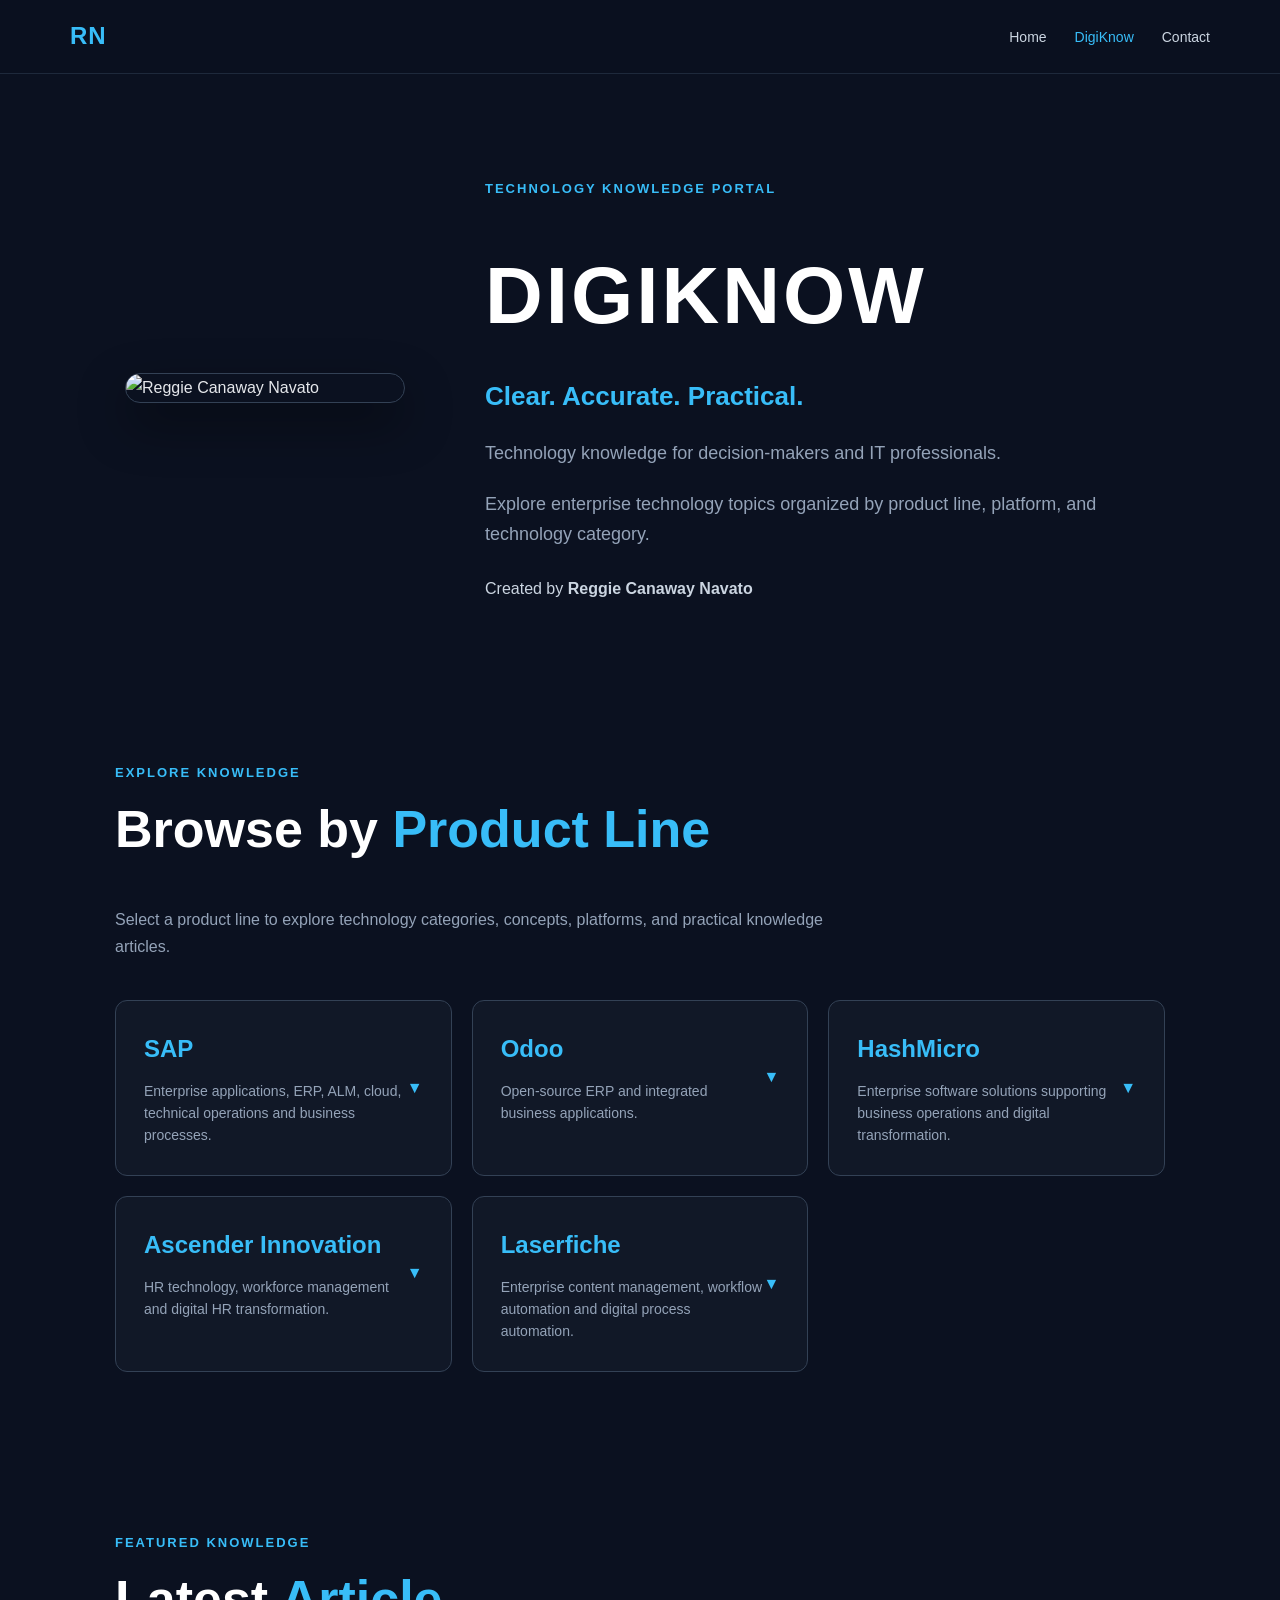
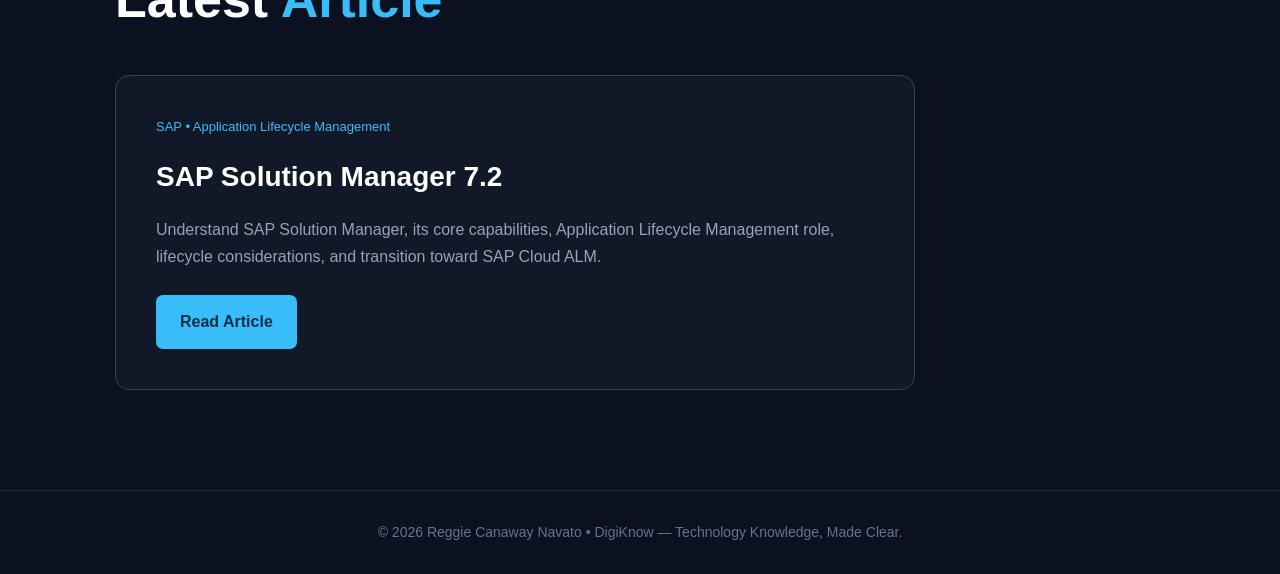
==== digiknow.html @ cd5dd1c9 "Add DigiKnow knowledge portal and SAP SolMan article Added DigiKnow product categories, SAP ALM stru" ====
<!DOCTYPE html>
<html lang="en">

<head>

    <meta charset="UTF-8">
    <meta name="viewport" content="width=device-width, initial-scale=1.0">

    <title>DigiKnow | Technology Knowledge Made Clear</title>

    <meta name="description"
          content="DigiKnow provides clear, accurate and practical technology knowledge for decision-makers and IT professionals.">

    <link rel="stylesheet" href="css/style.css">

</head>


<body class="digiknow-page">


    <!-- NAVIGATION -->

    <nav>

        <div class="nav-container">

            <a href="index.html" class="logo">
                RN
            </a>

            <ul>

                <li>
                    <a href="index.html">
                        Home
                    </a>
                </li>

                <li>
                    <a href="digiknow.html"
                       class="active-nav">
                        DigiKnow
                    </a>
                </li>

                <li>
                    <a href="index.html#contact">
                        Contact
                    </a>
                </li>

            </ul>

        </div>

    </nav>


    <!-- HERO -->

    <header class="digiknow-portal-hero">

        <div class="digiknow-portal-photo">

            <img src="images/profile2.jpg"
                 alt="Reggie Canaway Navato">

        </div>


        <div class="digiknow-portal-content">

            <div class="hero-label">
                Technology Knowledge Portal
            </div>


            <h1>
                DIGIKNOW
            </h1>


            <h2>
                Clear. Accurate. Practical.
            </h2>


            <p>

                Technology knowledge for decision-makers
                and IT professionals.

            </p>


            <p class="digiknow-intro">

                Explore enterprise technology topics organized
                by product line, platform, and technology category.

            </p>


            <div class="digiknow-author">

                Created by

                <strong>
                    Reggie Canaway Navato
                </strong>

            </div>

        </div>

    </header>


    <!-- PRODUCT LINE SECTION -->

    <section class="digiknow-products">

        <div class="section-label">
            Explore Knowledge
        </div>


        <h2 class="section-title">

            Browse by
            <span>Product Line</span>

        </h2>


        <p class="portal-description">

            Select a product line to explore technology
            categories, concepts, platforms, and practical
            knowledge articles.

        </p>


        <div class="product-grid">


            <!-- SAP -->

            <details class="product-card">

                <summary>

                    <div>

                        <h3>SAP</h3>

                        <p>
                            Enterprise applications,
                            ERP, ALM, cloud, technical
                            operations and business processes.
                        </p>

                    </div>

                    <span class="dropdown-arrow">
                        ▼
                    </span>

                </summary>


                <div class="category-list">


                    <div class="category-group">

                        <h4>
                            Application Lifecycle Management
                        </h4>

                        <a href="digiknow-solman.html">
                            SAP Solution Manager
                        </a>

                        <a href="#">
                            SAP Cloud ALM
                            <span class="coming-soon">
                                Coming Soon
                            </span>
                        </a>

                        <a href="#">
                            Change & Release Management
                            <span class="coming-soon">
                                Coming Soon
                            </span>
                        </a>

                    </div>


                    <div class="category-group">

                        <h4>
                            SAP S/4HANA
                        </h4>

                        <a href="#">
                            SAP S/4HANA Overview
                            <span class="coming-soon">
                                Coming Soon
                            </span>
                        </a>

                        <a href="#">
                            RISE with SAP
                            <span class="coming-soon">
                                Coming Soon
                            </span>
                        </a>

                        <a href="#">
                            GROW with SAP
                            <span class="coming-soon">
                                Coming Soon
                            </span>
                        </a>

                    </div>


                    <div class="category-group">

                        <h4>
                            BASIS & Technical
                        </h4>

                        <a href="#">
                            SAP System Administration
                            <span class="coming-soon">
                                Coming Soon
                            </span>
                        </a>

                        <a href="#">
                            SAP HANA
                            <span class="coming-soon">
                                Coming Soon
                            </span>
                        </a>

                    </div>


                    <div class="category-group">

                        <h4>
                            Finance
                        </h4>

                        <a href="#">
                            SAP FICO
                            <span class="coming-soon">
                                Coming Soon
                            </span>
                        </a>

                    </div>


                    <div class="category-group">

                        <h4>
                            Supply Chain
                        </h4>

                        <a href="#">
                            SAP MM
                            <span class="coming-soon">
                                Coming Soon
                            </span>
                        </a>

                        <a href="#">
                            SAP SD
                            <span class="coming-soon">
                                Coming Soon
                            </span>
                        </a>

                        <a href="#">
                            SAP PP
                            <span class="coming-soon">
                                Coming Soon
                            </span>
                        </a>

                        <a href="#">
                            SAP QM
                            <span class="coming-soon">
                                Coming Soon
                            </span>
                        </a>

                        <a href="#">
                            SAP PM
                            <span class="coming-soon">
                                Coming Soon
                            </span>
                        </a>

                    </div>

                </div>

            </details>


            <!-- ODOO -->

            <details class="product-card">

                <summary>

                    <div>

                        <h3>Odoo</h3>

                        <p>
                            Open-source ERP and integrated
                            business applications.
                        </p>

                    </div>

                    <span class="dropdown-arrow">
                        ▼
                    </span>

                </summary>


                <div class="category-list">


                    <div class="category-group">

                        <h4>
                            ERP Fundamentals
                        </h4>

                        <a href="#">
                            Odoo Overview
                            <span class="coming-soon">
                                Coming Soon
                            </span>
                        </a>

                        <a href="#">
                            Odoo Architecture
                            <span class="coming-soon">
                                Coming Soon
                            </span>
                        </a>

                    </div>


                    <div class="category-group">

                        <h4>
                            Business Applications
                        </h4>

                        <a href="#">
                            Accounting
                            <span class="coming-soon">
                                Coming Soon
                            </span>
                        </a>

                        <a href="#">
                            Sales & CRM
                            <span class="coming-soon">
                                Coming Soon
                            </span>
                        </a>

                        <a href="#">
                            Inventory
                            <span class="coming-soon">
                                Coming Soon
                            </span>
                        </a>

                        <a href="#">
                            Manufacturing
                            <span class="coming-soon">
                                Coming Soon
                            </span>
                        </a>

                    </div>


                    <div class="category-group">

                        <h4>
                            Implementation
                        </h4>

                        <a href="#">
                            Odoo Implementation
                            <span class="coming-soon">
                                Coming Soon
                            </span>
                        </a>

                        <a href="#">
                            Migration & Go-Live
                            <span class="coming-soon">
                                Coming Soon
                            </span>
                        </a>

                    </div>

                </div>

            </details>


            <!-- HASHMICRO -->

            <details class="product-card">

                <summary>

                    <div>

                        <h3>HashMicro</h3>

                        <p>
                            Enterprise software solutions
                            supporting business operations
                            and digital transformation.
                        </p>

                    </div>

                    <span class="dropdown-arrow">
                        ▼
                    </span>

                </summary>


                <div class="category-list">

                    <div class="category-group">

                        <h4>
                            Enterprise Solutions
                        </h4>

                        <a href="#">
                            ERP
                            <span class="coming-soon">
                                Coming Soon
                            </span>
                        </a>

                        <a href="#">
                            Accounting
                            <span class="coming-soon">
                                Coming Soon
                            </span>
                        </a>

                        <a href="#">
                            Inventory
                            <span class="coming-soon">
                                Coming Soon
                            </span>
                        </a>

                        <a href="#">
                            CRM
                            <span class="coming-soon">
                                Coming Soon
                            </span>
                        </a>

                    </div>


                    <div class="category-group">

                        <h4>
                            Business Operations
                        </h4>

                        <a href="#">
                            Manufacturing
                            <span class="coming-soon">
                                Coming Soon
                            </span>
                        </a>

                        <a href="#">
                            Procurement
                            <span class="coming-soon">
                                Coming Soon
                            </span>
                        </a>

                        <a href="#">
                            HRM
                            <span class="coming-soon">
                                Coming Soon
                            </span>
                        </a>

                    </div>

                </div>

            </details>


            <!-- ASCENDER -->

            <details class="product-card">

                <summary>

                    <div>

                        <h3>
                            Ascender Innovation
                        </h3>

                        <p>
                            HR technology, workforce management
                            and digital HR transformation.
                        </p>

                    </div>

                    <span class="dropdown-arrow">
                        ▼
                    </span>

                </summary>


                <div class="category-list">

                    <div class="category-group">

                        <h4>
                            HR Technology
                        </h4>

                        <a href="#">
                            Aurora HRIS
                            <span class="coming-soon">
                                Coming Soon
                            </span>
                        </a>

                        <a href="#">
                            Human Resources
                            <span class="coming-soon">
                                Coming Soon
                            </span>
                        </a>

                        <a href="#">
                            Payroll
                            <span class="coming-soon">
                                Coming Soon
                            </span>
                        </a>

                        <a href="#">
                            Workforce Management
                            <span class="coming-soon">
                                Coming Soon
                            </span>
                        </a>

                    </div>

                </div>

            </details>


            <!-- LASERFICHE -->

            <details class="product-card">

                <summary>

                    <div>

                        <h3>
                            Laserfiche
                        </h3>

                        <p>
                            Enterprise content management,
                            workflow automation and digital
                            process automation.
                        </p>

                    </div>

                    <span class="dropdown-arrow">
                        ▼
                    </span>

                </summary>


                <div class="category-list">

                    <div class="category-group">

                        <h4>
                            Enterprise Content Management
                        </h4>

                        <a href="#">
                            Document Management
                            <span class="coming-soon">
                                Coming Soon
                            </span>
                        </a>

                        <a href="#">
                            Records Management
                            <span class="coming-soon">
                                Coming Soon
                            </span>
                        </a>

                    </div>


                    <div class="category-group">

                        <h4>
                            Process Automation
                        </h4>

                        <a href="#">
                            Workflow Automation
                            <span class="coming-soon">
                                Coming Soon
                            </span>
                        </a>

                        <a href="#">
                            Digital Forms
                            <span class="coming-soon">
                                Coming Soon
                            </span>
                        </a>

                        <a href="#">
                            Process Automation
                            <span class="coming-soon">
                                Coming Soon
                            </span>
                        </a>

                    </div>

                </div>

            </details>


        </div>

    </section>


    <!-- CURRENT ARTICLE -->

    <section class="featured-knowledge">

        <div class="section-label">
            Featured Knowledge
        </div>


        <h2 class="section-title">

            Latest
            <span>Article</span>

        </h2>


        <div class="featured-article-card">

            <div class="article-product">

                SAP • Application Lifecycle Management

            </div>


            <h3>

                SAP Solution Manager 7.2

            </h3>


            <p>

                Understand SAP Solution Manager,
                its core capabilities, Application
                Lifecycle Management role, lifecycle
                considerations, and transition toward
                SAP Cloud ALM.

            </p>


            <a href="digiknow-solman.html"
               class="btn btn-primary">

                Read Article

            </a>

        </div>

    </section>


    <!-- FOOTER -->

    <footer>

        © 2026 Reggie Canaway Navato
        • DigiKnow — Technology Knowledge, Made Clear.

    </footer>


</body>

</html>
---- css/style.css ----
/* ========================================
   GLOBAL
======================================== */

* {
    margin: 0;
    padding: 0;
    box-sizing: border-box;
}

html {
    scroll-behavior: smooth;
}

body {
    font-family: Arial, Helvetica, sans-serif;
    background: #0b1120;
    color: #e5e7eb;
    line-height: 1.7;
}

/* ========================================
   NAVIGATION
======================================== */

nav {
    position: sticky;
    top: 0;
    z-index: 1000;
    background: rgba(11, 17, 32, 0.95);
    border-bottom: 1px solid #1e293b;
    backdrop-filter: blur(10px);
}

.nav-container {
    max-width: 1200px;
    margin: auto;
    padding: 16px 30px;
    display: flex;
    justify-content: space-between;
    align-items: center;
}

.logo {
    color: #38bdf8;
    font-size: 24px;
    font-weight: 800;
    text-decoration: none;
    letter-spacing: 1px;
}

nav ul {
    list-style: none;
    display: flex;
    gap: 28px;
}

nav a {
    color: #cbd5e1;
    text-decoration: none;
    font-size: 14px;
    transition: color 0.2s ease;
}

nav a:hover {
    color: #38bdf8;
}

/* ========================================
   HERO
======================================== */

.hero {
    max-width: 1200px;
    min-height: 88vh;
    margin: auto;
    padding: 80px 30px;
    display: grid;
    grid-template-columns: 420px 1fr;
    gap: 80px;
    align-items: center;
}

.hero-photo {
    display: flex;
    justify-content: center;
    align-items: center;
}

.hero-photo img {
    width: 100%;
    max-width: 400px;
    height: auto;
    display: block;
    border-radius: 20px;
    border: 1px solid #334155;
    box-shadow: 0 25px 60px rgba(0, 0, 0, 0.45);
}

.hero-content {
    max-width: 720px;
}

.hero-label {
    display: inline-block;
    margin-bottom: 18px;
    color: #38bdf8;
    font-size: 13px;
    font-weight: 700;
    letter-spacing: 2px;
    text-transform: uppercase;
}

.hero h1 {
    font-size: clamp(46px, 6vw, 76px);
    line-height: 1.1;
    color: #ffffff;
    margin-bottom: 20px;
}

.hero h2 {
    color: #38bdf8;
    font-size: clamp(19px, 2vw, 25px);
    font-weight: 500;
    margin-bottom: 24px;
    line-height: 1.5;
}

.hero h2 span {
    color: #475569;
    margin: 0 5px;
}

.hero-description {
    max-width: 680px;
    font-size: 18px;
    color: #94a3b8;
}

.hero-buttons {
    margin-top: 35px;
    display: flex;
    gap: 12px;
    flex-wrap: wrap;
}

/* ========================================
   BUTTONS
======================================== */

.btn {
    display: inline-block;
    padding: 13px 24px;
    border-radius: 7px;
    text-decoration: none;
    font-weight: 700;
    transition:
        transform 0.2s ease,
        background 0.2s ease,
        border 0.2s ease;
}

.btn:hover {
    transform: translateY(-2px);
}

.btn-primary {
    background: #38bdf8;
    color: #082f49;
}

.btn-primary:hover {
    background: #7dd3fc;
}

.btn-secondary {
    border: 1px solid #475569;
    color: #e2e8f0;
}

.btn-secondary:hover {
    border-color: #38bdf8;
    color: #38bdf8;
}

/* ========================================
   SECTIONS
======================================== */

section {
    max-width: 1200px;
    margin: auto;
    padding: 110px 30px;
}

.section-dark {
    max-width: none;
    background: #111827;
}

.section-container {
    max-width: 1200px;
    margin: auto;
}

.section-label {
    color: #38bdf8;
    font-size: 13px;
    font-weight: 700;
    text-transform: uppercase;
    letter-spacing: 2px;
    margin-bottom: 14px;
}

.section-title {
    color: #ffffff;
    font-size: clamp(34px, 5vw, 52px);
    line-height: 1.2;
    max-width: 850px;
    margin-bottom: 45px;
}

.section-title span {
    color: #38bdf8;
}

.section-intro {
    max-width: 720px;
    color: #94a3b8;
    font-size: 17px;
    margin-top: -20px;
    margin-bottom: 40px;
}

/* ========================================
   ABOUT
======================================== */

.about-grid {
    display: grid;
    grid-template-columns: 360px 1fr;
    gap: 70px;
    align-items: start;
}

.about-image img {
    width: 100%;
    border-radius: 16px;
    border: 1px solid #334155;
    box-shadow: 0 20px 50px rgba(0, 0, 0, 0.35);
}

.about-content {
    max-width: 700px;
}

.about-content p {
    color: #94a3b8;
    font-size: 17px;
    margin-bottom: 22px;
}

.about-approach {
    margin-top: 35px;
    padding: 25px;
    border-left: 3px solid #38bdf8;
    background: #111827;
}

.about-approach h3 {
    color: #ffffff;
    margin-bottom: 10px;
}

.about-approach p {
    margin-bottom: 0;
}

/* ========================================
   EXPERTISE
======================================== */

.expertise-grid {
    display: grid;
    grid-template-columns: repeat(3, 1fr);
    gap: 20px;
}

.expertise-card {
    background: #172033;
    border: 1px solid #293548;
    padding: 30px;
    border-radius: 12px;
    transition:
        transform 0.2s ease,
        border 0.2s ease;
}

.expertise-card:hover {
    transform: translateY(-5px);
    border-color: #38bdf8;
}

.card-number {
    color: #38bdf8;
    font-size: 13px;
    font-weight: 800;
    letter-spacing: 2px;
    margin-bottom: 20px;
}

.expertise-card h3 {
    color: #ffffff;
    margin-bottom: 14px;
    font-size: 20px;
}

.expertise-card p {
    color: #94a3b8;
    font-size: 15px;
}

/* ========================================
   WHY WORK WITH ME
======================================== */

.value-grid {
    display: grid;
    grid-template-columns: repeat(2, 1fr);
    gap: 24px;
}

.value-item {
    padding: 30px;
    border: 1px solid #293548;
    border-radius: 12px;
    background: #0f172a;
}

.value-item h3 {
    color: #ffffff;
    font-size: 21px;
    margin-bottom: 12px;
}

.value-item p {
    color: #94a3b8;
}

/* ========================================
   EXPERIENCE TIMELINE
======================================== */

.timeline {
    max-width: 900px;
    margin-top: 20px;
}

.timeline-item {
    position: relative;
    display: grid;
    grid-template-columns: 25px 1fr;
    gap: 25px;
    padding-bottom: 45px;
}

.timeline-item:last-child {
    padding-bottom: 0;
}

.timeline-item:not(:last-child)::after {
    content: "";
    position: absolute;
    left: 11px;
    top: 25px;
    bottom: 0;
    width: 2px;
    background: #334155;
}

.timeline-marker {
    width: 24px;
    height: 24px;
    border-radius: 50%;
    background: #38bdf8;
    border: 5px solid #172033;
    z-index: 2;
    margin-top: 4px;
}

.timeline-content h3 {
    color: #ffffff;
    font-size: 23px;
    margin-bottom: 8px;
}

.timeline-role {
    color: #38bdf8;
    font-size: 14px;
    margin-bottom: 15px;
}

.timeline-content p {
    color: #94a3b8;
}

/* ========================================
   ENGAGEMENT AREAS
======================================== */

.engagement-grid {
    display: grid;
    grid-template-columns: repeat(3, 1fr);
    gap: 20px;
}

.engagement-card {
    padding: 28px;
    background: #111827;
    border: 1px solid #293548;
    border-radius: 12px;
    transition:
        transform 0.2s ease,
        border 0.2s ease;
}

.engagement-card:hover {
    transform: translateY(-5px);
    border-color: #38bdf8;
}

.engagement-card h3 {
    color: #ffffff;
    font-size: 19px;
    margin-bottom: 12px;
}

.engagement-card p {
    color: #94a3b8;
    font-size: 15px;
}

/* ========================================
   CONTACT
======================================== */

.contact-section {
    max-width: none;
    background: linear-gradient(
        135deg,
        #0f172a,
        #111827
    );
    text-align: center;
}

.contact-container {
    max-width: 800px;
    margin: auto;
}

.contact-section h2 {
    color: #ffffff;
    font-size: clamp(38px, 5vw, 56px);
    margin-bottom: 25px;
}

.contact-section h2 span {
    color: #38bdf8;
}

.contact-section p {
    color: #94a3b8;
    font-size: 18px;
    margin-bottom: 35px;
}

.contact-buttons {
    display: flex;
    justify-content: center;
    gap: 12px;
    flex-wrap: wrap;
}

/* ========================================
   FOOTER
======================================== */

footer {
    text-align: center;
    padding: 30px;
    border-top: 1px solid #1e293b;
    background: #0b1120;
    color: #64748b;
    font-size: 14px;
}

/* ========================================
   INQUIRY FORM
======================================== */

.contact-intro {
    max-width: 700px;
    margin: 0 auto 40px;
    color: #94a3b8;
    font-size: 17px;
}

.inquiry-form {
    width: 100%;
    max-width: 850px;
    margin: 0 auto;
    padding: 35px;
    background: #111827;
    border: 1px solid #293548;
    border-radius: 14px;
    text-align: left;
    box-shadow: 0 20px 50px rgba(0, 0, 0, 0.25);
}

.form-row {
    display: grid;
    grid-template-columns: 1fr 1fr;
    gap: 20px;
}

.form-group {
    margin-bottom: 20px;
}

.form-group label {
    display: block;
    margin-bottom: 7px;
    color: #e2e8f0;
    font-size: 14px;
    font-weight: 600;
}

.form-group input,
.form-group select,
.form-group textarea {
    width: 100%;
    padding: 13px 14px;
    background: #0b1120;
    border: 1px solid #334155;
    border-radius: 7px;
    color: #e2e8f0;
    font-family: Arial, Helvetica, sans-serif;
    font-size: 15px;
    outline: none;
    transition:
        border 0.2s ease,
        box-shadow 0.2s ease;
}

.form-group input:focus,
.form-group select:focus,
.form-group textarea:focus {
    border-color: #38bdf8;
    box-shadow: 0 0 0 3px rgba(56, 189, 248, 0.1);
}

.form-group input::placeholder,
.form-group textarea::placeholder {
    color: #64748b;
}

.form-group textarea {
    resize: vertical;
    min-height: 140px;
}

.form-group select {
    cursor: pointer;
}

.submit-btn {
    border: none;
    cursor: pointer;
    font-size: 15px;
    margin-top: 5px;
}

.form-note {
    margin-top: 12px;
    color: #64748b;
    font-size: 12px;
    text-align: center;
}

.direct-contact {
    margin-top: 35px;
    color: #64748b;
    font-size: 14px;
}

.direct-contact a {
    color: #38bdf8;
    text-decoration: none;
    margin: 0 8px;
}

.direct-contact a:hover {
    text-decoration: underline;
}

/* ========================================
   FLOATING PROFILE INQUIRY
======================================== */

.floating-inquiry {
    position: fixed;
    right: 28px;
    bottom: 28px;
    z-index: 900;
}

.profile-inquiry-button {
    position: relative;
    width: 92px;
    height: 92px;
    padding: 0;
    border: 3px solid #38bdf8;
    border-radius: 50%;
    background: #0f172a;
    cursor: pointer;
    box-shadow: 0 10px 35px rgba(0, 0, 0, 0.45);
    animation: profileFloat 4s ease-in-out infinite;
}

.profile-inquiry-button:hover {
    transform: scale(1.08);
    box-shadow:
        0 0 0 8px rgba(56, 189, 248, 0.12),
        0 15px 40px rgba(0, 0, 0, 0.5);
}

.profile-inquiry-button img {
    width: 100%;
    height: 100%;
    object-fit: cover;
    object-position: center 10%;
    border-radius: 50%;
    display: block;
}

.inquiry-label {
    position: absolute;
    right: 105px;
    bottom: 25px;
    white-space: nowrap;
    padding: 7px 12px;
    border-radius: 6px;
    background: #111827;
    border: 1px solid #334155;
    color: #e2e8f0;
    font-size: 13px;
    font-weight: 700;
    opacity: 0;
    transform: translateX(8px);
    pointer-events: none;
    transition:
        opacity 0.2s ease,
        transform 0.2s ease;
}

.profile-inquiry-button:hover .inquiry-label {
    opacity: 1;
    transform: translateX(0);
}

/* ========================================
   PROFILE ANIMATION
======================================== */

@keyframes profileFloat {
    0%,
    100% {
        transform: translateY(0);
    }

    50% {
        transform: translateY(-8px);
    }
}

/* ========================================
   INQUIRY MODAL
======================================== */

.inquiry-modal {
    position: fixed;
    inset: 0;
    z-index: 2000;
    display: flex;
    align-items: center;
    justify-content: center;
    padding: 25px;
    visibility: hidden;
    opacity: 0;
    transition:
        opacity 0.25s ease,
        visibility 0.25s ease;
}

.inquiry-modal.active {
    visibility: visible;
    opacity: 1;
}

.inquiry-overlay {
    position: absolute;
    inset: 0;
    background: rgba(2, 6, 23, 0.82);
    backdrop-filter: blur(6px);
}

.inquiry-box {
    position: relative;
    z-index: 2;
    width: 100%;
    max-width: 850px;
    max-height: 90vh;
    overflow-y: auto;
    padding: 40px;
    background: #111827;
    border: 1px solid #334155;
    border-radius: 16px;
    box-shadow: 0 30px 80px rgba(0, 0, 0, 0.6);
    transform: translateY(20px) scale(0.98);
    transition: transform 0.25s ease;
}

.inquiry-modal.active .inquiry-box {
    transform: translateY(0) scale(1);
}

.inquiry-close {
    position: absolute;
    top: 18px;
    right: 20px;
    width: 38px;
    height: 38px;
    border: none;
    border-radius: 50%;
    background: #1e293b;
    color: #cbd5e1;
    font-size: 28px;
    line-height: 1;
    cursor: pointer;
    transition:
        background 0.2s ease,
        color 0.2s ease;
}

.inquiry-close:hover {
    background: #334155;
    color: #ffffff;
}

.inquiry-box h2 {
    color: #ffffff;
    font-size: clamp(32px, 5vw, 46px);
    margin-bottom: 12px;
}

.inquiry-box h2 span {
    color: #38bdf8;
}

.inquiry-description {
    color: #94a3b8;
    margin-bottom: 30px;
    max-width: 650px;
}

body.modal-open {
    overflow: hidden;
}

/* ========================================
   TABLET
======================================== */

@media (max-width: 950px) {
    .hero {
        grid-template-columns: 330px 1fr;
        gap: 45px;
    }

    .about-grid {
        grid-template-columns: 280px 1fr;
        gap: 40px;
    }

    .expertise-grid,
    .engagement-grid {
        grid-template-columns: repeat(2, 1fr);
    }
}

/* ========================================
   MOBILE
======================================== */

@media (max-width: 700px) {
    nav ul {
        display: none;
    }

    .nav-container {
        padding: 15px 22px;
    }

    .hero {
        grid-template-columns: 1fr;
        text-align: center;
        padding: 60px 25px 80px;
        gap: 40px;
    }

    .hero-photo img {
        max-width: 300px;
    }

    .hero-content {
        margin: auto;
    }

    .hero-description {
        margin: auto;
    }

    .hero-buttons {
        justify-content: center;
    }

    section {
        padding: 80px 25px;
    }

    .about-grid {
        grid-template-columns: 1fr;
        gap: 40px;
    }

    .about-image {
        max-width: 300px;
        margin: auto;
    }

    .expertise-grid,
    .engagement-grid,
    .value-grid {
        grid-template-columns: 1fr;
    }

    .section-title {
        font-size: 36px;
    }

    .timeline-item {
        grid-template-columns: 20px 1fr;
        gap: 18px;
    }

    .timeline-content h3 {
        font-size: 20px;
    }

    .floating-inquiry {
        right: 18px;
        bottom: 18px;
    }

    .profile-inquiry-button {
        width: 72px;
        height: 72px;
    }

    .inquiry-label {
        display: none;
    }

    .inquiry-box {
        max-height: 92vh;
        padding: 30px 20px;
        border-radius: 12px;
    }

    .form-row {
        grid-template-columns: 1fr;
        gap: 0;
    }

    .inquiry-close {
        top: 12px;
        right: 12px;
    }
}

/* ========================================
   DIGIKNOW
======================================== */

.digiknow-page {
    background: #0b1120;
}


/* DIGIKNOW HERO */

.digiknow-hero {
    max-width: 1100px;
    min-height: 520px;

    margin: auto;
    padding: 100px 25px 80px;

    display: grid;
    grid-template-columns: 320px 1fr;
    gap: 70px;

    align-items: center;
}


.digiknow-author-photo {
    display: flex;
    justify-content: center;
}


.digiknow-author-photo img {
    width: 100%;
    max-width: 300px;

    border-radius: 18px;

    border: 1px solid #334155;

    box-shadow:
        0 20px 50px rgba(0, 0, 0, 0.40);
}


.digiknow-hero-content h1 {
    font-size: clamp(48px, 7vw, 78px);

    color: #ffffff;

    letter-spacing: 2px;

    margin: 10px 0;
}


.digiknow-hero-content h2 {
    font-size: 26px;

    font-weight: 500;

    color: #38bdf8;

    margin-bottom: 20px;
}


.digiknow-hero-content p {
    max-width: 650px;

    font-size: 18px;

    color: #94a3b8;
}


.digiknow-author {
    margin-top: 25px;

    color: #cbd5e1;
}


/* ARTICLE */

.article-section {
    max-width: 1000px;

    margin: auto;

    padding: 70px 25px;
}


.article-intro {
    max-width: 900px;

    font-size: 21px;

    line-height: 1.8;

    color: #cbd5e1;
}


.article-text {
    max-width: 900px;

    margin-top: 25px;

    font-size: 17px;

    color: #94a3b8;
}


/* ARTICLE CARDS */

.article-card,
.info-highlight {
    max-width: 950px;

    padding: 35px;

    background: #111827;

    border: 1px solid #334155;

    border-radius: 12px;
}


.article-card p,
.info-highlight p {
    color: #94a3b8;

    margin-bottom: 18px;
}


.article-card p:last-child,
.info-highlight p:last-child {
    margin-bottom: 0;
}


.info-highlight {
    border-left: 4px solid #38bdf8;
}


.info-highlight h3 {
    color: #ffffff;

    margin-bottom: 20px;
}


/* CAPABILITY TABLE */

.digiknow-table-wrapper {
    overflow-x: auto;

    border: 1px solid #334155;

    border-radius: 12px;
}


.digiknow-table {
    width: 100%;

    border-collapse: collapse;

    min-width: 700px;
}


.digiknow-table th {
    text-align: left;

    padding: 18px;

    background: #111827;

    color: #38bdf8;

    font-size: 15px;
}


.digiknow-table td {
    padding: 20px;

    color: #cbd5e1;

    border-top: 1px solid #334155;

    vertical-align: top;
}


.digiknow-table td:first-child {
    width: 32%;

    font-weight: bold;

    color: #ffffff;
}


/* DIGIKNOW SIGNATURE */

.digiknow-signature {
    max-width: 1000px;

    margin: 30px auto 80px;

    padding: 70px 40px;

    text-align: center;

    background: #111827;

    border: 1px solid #334155;

    border-radius: 15px;
}


.digiknow-signature h2 {
    font-size: 42px;

    color: #38bdf8;

    letter-spacing: 2px;
}


.digiknow-tagline {
    margin: 12px 0 25px;

    font-size: 21px;

    color: #ffffff;
}


.author-focus {
    margin-top: 15px;

    color: #64748b;
}


/* SOURCES */

.sources-section {
    padding-bottom: 100px;
}


.source-note {
    color: #94a3b8;

    margin-bottom: 30px;
}


.reference-links {
    display: grid;

    grid-template-columns:
        repeat(auto-fit, minmax(220px, 1fr));

    gap: 15px;
}


.reference-links a {
    display: block;

    padding: 18px;

    text-decoration: none;

    color: #38bdf8;

    background: #111827;

    border: 1px solid #334155;

    border-radius: 8px;

    transition: 0.2s;
}


.reference-links a:hover {
    transform: translateY(-3px);

    border-color: #38bdf8;
}


.active-nav {
    color: #38bdf8 !important;
}


/* ========================================
   DIGIKNOW MOBILE
======================================== */

@media (max-width: 750px) {

    .digiknow-hero {

        grid-template-columns: 1fr;

        text-align: center;

        padding-top: 70px;

        gap: 35px;
    }


    .digiknow-author-photo img {
        max-width: 260px;
    }


    .digiknow-hero-content h2 {
        font-size: 21px;
    }


    .article-intro {
        font-size: 18px;
    }


    .article-card,
    .info-highlight {
        padding: 25px;
    }


    .digiknow-signature {
        margin-left: 20px;

        margin-right: 20px;

        padding: 50px 25px;
    }

}

/* ========================================
   DIGIKNOW KNOWLEDGE PORTAL
======================================== */

.digiknow-portal-hero {

    max-width: 1100px;

    min-height: 520px;

    margin: auto;

    padding: 100px 25px 80px;

    display: grid;

    grid-template-columns: 300px 1fr;

    gap: 70px;

    align-items: center;

}


.digiknow-portal-photo {

    display: flex;

    justify-content: center;

}


.digiknow-portal-photo img {

    width: 100%;

    max-width: 280px;

    border-radius: 20px;

    border: 1px solid #334155;

    box-shadow:
        0 20px 50px rgba(0,0,0,.45);

}


.digiknow-portal-content h1 {

    font-size: clamp(50px, 8vw, 80px);

    color: white;

    letter-spacing: 3px;

    margin: 10px 0;

}


.digiknow-portal-content h2 {

    font-size: 26px;

    color: #38bdf8;

    margin-bottom: 20px;

}


.digiknow-portal-content p {

    font-size: 18px;

    color: #94a3b8;

    max-width: 650px;

}


.digiknow-intro {

    margin-top: 20px;

}


.digiknow-products {

    max-width: 1100px;

    margin: auto;

    padding: 80px 25px;

}


.portal-description {

    max-width: 750px;

    color: #94a3b8;

    margin-bottom: 40px;

}


/* PRODUCT GRID */

.product-grid {

    display: grid;

    grid-template-columns:
        repeat(auto-fit, minmax(320px, 1fr));

    gap: 20px;

}


/* PRODUCT CARD */

.product-card {

    background: #111827;

    border: 1px solid #334155;

    border-radius: 12px;

    overflow: hidden;

}


.product-card summary {

    list-style: none;

    cursor: pointer;

    padding: 28px;

    display: flex;

    justify-content: space-between;

    align-items: center;

}


.product-card summary::-webkit-details-marker {

    display: none;

}


.product-card summary h3 {

    color: #38bdf8;

    font-size: 24px;

    margin-bottom: 10px;

}


.product-card summary p {

    color: #94a3b8;

    font-size: 14px;

    line-height: 1.6;

}


.dropdown-arrow {

    color: #38bdf8;

    transition: 0.2s;

}


.product-card[open] .dropdown-arrow {

    transform: rotate(180deg);

}


/* CATEGORY AREA */

.category-list {

    padding: 0 28px 28px;

    border-top: 1px solid #334155;

}


.category-group {

    padding-top: 25px;

}


.category-group h4 {

    color: white;

    font-size: 15px;

    margin-bottom: 12px;

}


.category-group a {

    display: block;

    padding: 10px 12px;

    margin-bottom: 6px;

    color: #cbd5e1;

    text-decoration: none;

    background: #0f172a;

    border-radius: 6px;

    font-size: 14px;

}


.category-group a:hover {

    color: #38bdf8;

}


.coming-soon {

    float: right;

    font-size: 10px;

    color: #64748b;

}


/* FEATURED ARTICLE */

.featured-knowledge {

    max-width: 1100px;

    margin: auto;

    padding: 80px 25px 100px;

}


.featured-article-card {

    max-width: 800px;

    padding: 40px;

    background: #111827;

    border: 1px solid #334155;

    border-radius: 14px;

}


.article-product {

    color: #38bdf8;

    font-size: 13px;

    margin-bottom: 15px;

}


.featured-article-card h3 {

    color: white;

    font-size: 28px;

    margin-bottom: 15px;

}


.featured-article-card p {

    color: #94a3b8;

    margin-bottom: 25px;

}


/* ARTICLE PAGE HERO */

.article-hero {

    max-width: 1000px;

    margin: auto;

    padding: 100px 25px 70px;

}


.article-breadcrumb {

    color: #64748b;

    font-size: 13px;

    margin-bottom: 30px;

}


.article-breadcrumb a {

    color: #38bdf8;

    text-decoration: none;

}


.article-breadcrumb span {

    margin: 0 5px;

}


.article-hero h1 {

    font-size: clamp(42px, 6vw, 70px);

    color: white;

    margin-bottom: 20px;

}


.article-hero h1 span {

    color: #38bdf8;

}


.article-hero p {

    max-width: 750px;

    color: #94a3b8;

    font-size: 19px;

}


.article-author {

    margin-top: 30px;

    color: #cbd5e1;

}


/* MOBILE */

@media (max-width: 750px) {

    .digiknow-portal-hero {

        grid-template-columns: 1fr;

        text-align: center;

        gap: 35px;

        padding-top: 70px;

    }


    .digiknow-portal-photo img {

        max-width: 230px;

    }


    .product-grid {

        grid-template-columns: 1fr;

    }


    .article-hero {

        padding-top: 70px;

    }


    .article-breadcrumb {

        line-height: 1.8;

    }

}
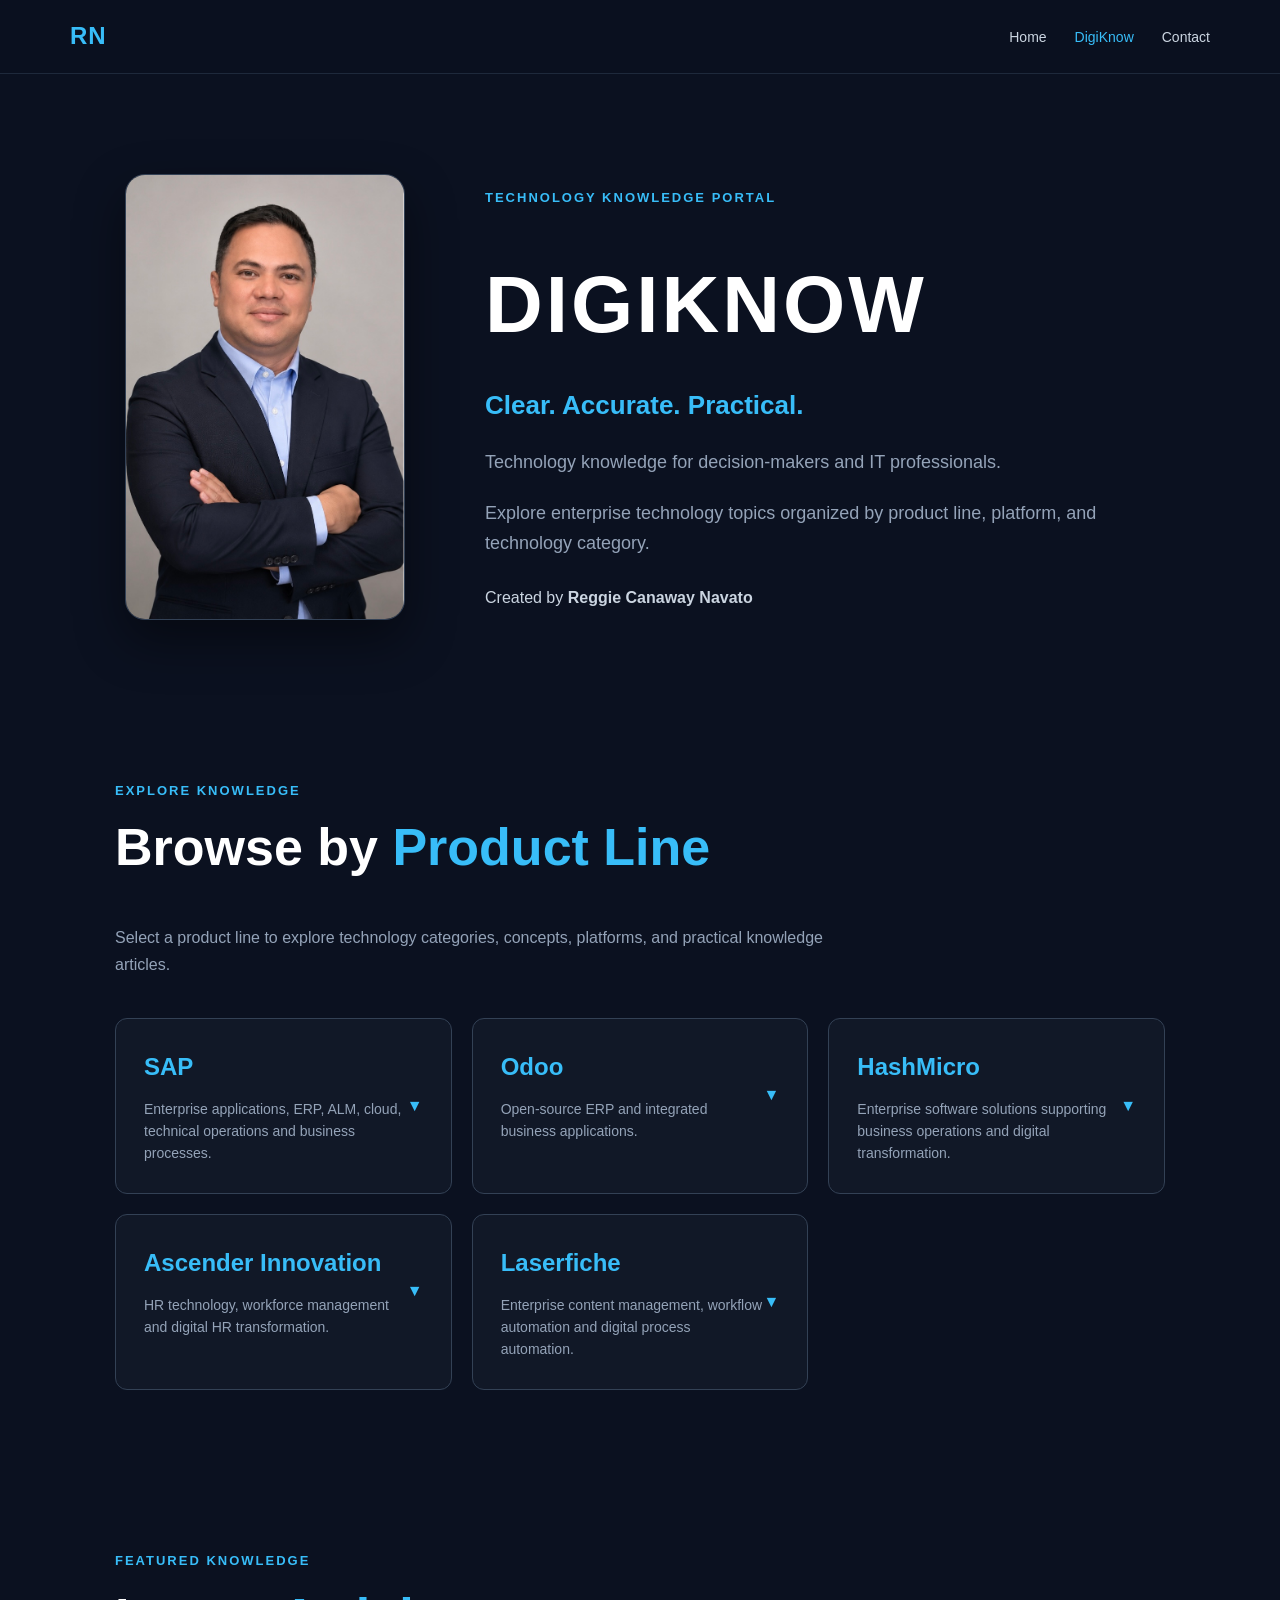
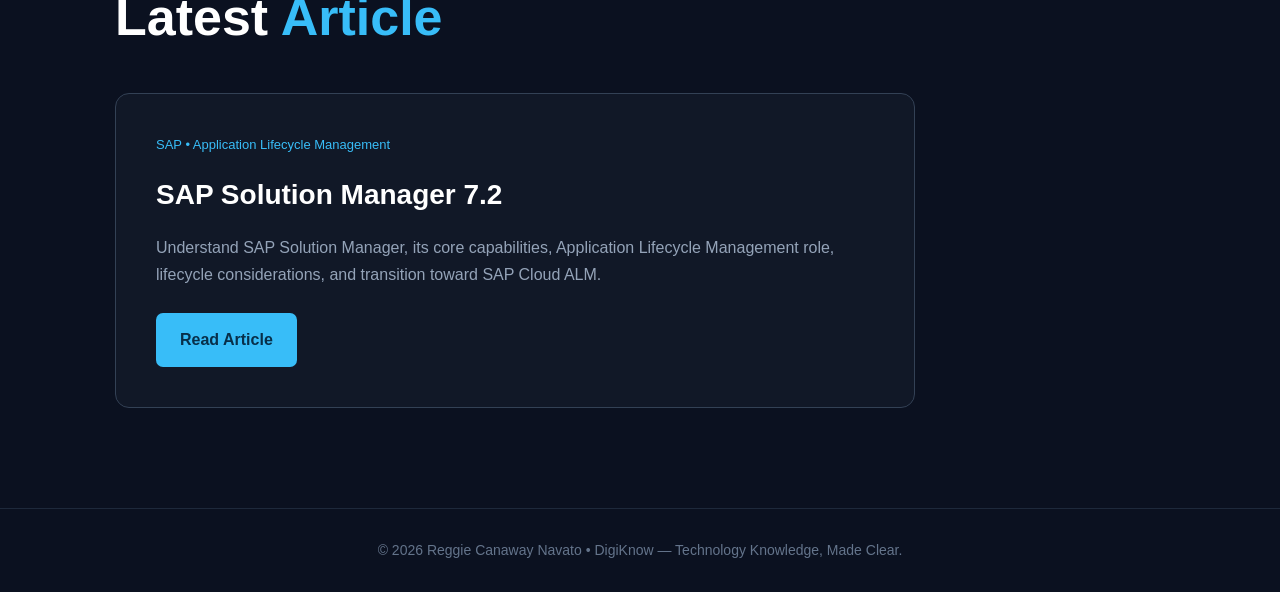
==== commit b8322618: "update profile2 image" ====
--- a/digiknow.html
+++ b/digiknow.html
@@ -63,7 +63,7 @@
 
         <div class="digiknow-portal-photo">
 
-            <img src="images/profile2.jpg"
+            <img src="images/profile.jpg"
                  alt="Reggie Canaway Navato">
 
         </div>
@@ -758,4 +758,4 @@
 
 </body>
 
-</html>+</html>
--- a/css/style.css
+++ b/css/style.css
@@ -1712,4 +1712,273 @@
 
     }
 
+}
+
+/* ========================================
+   DIGIKNOW MOBILE RESPONSIVE FIX
+======================================== */
+
+@media (max-width: 768px) {
+
+    /* NAVIGATION */
+
+    .nav-container {
+
+        padding: 15px 18px;
+
+        flex-wrap: wrap;
+
+        gap: 15px;
+
+    }
+
+
+    nav ul {
+
+        display: flex;
+
+        flex-wrap: wrap;
+
+        gap: 12px;
+
+        justify-content: flex-end;
+
+    }
+
+
+    nav ul li a {
+
+        font-size: 13px;
+
+    }
+
+
+    /* DIGIKNOW HERO */
+
+    .digiknow-portal-hero {
+
+        grid-template-columns: 1fr;
+
+        text-align: center;
+
+        padding: 70px 20px 50px;
+
+        gap: 30px;
+
+    }
+
+
+    .digiknow-portal-photo {
+
+        order: 1;
+
+    }
+
+
+    .digiknow-portal-content {
+
+        order: 2;
+
+    }
+
+
+    .digiknow-portal-photo img {
+
+        width: 220px;
+
+        max-width: 80%;
+
+        height: auto;
+
+        margin: auto;
+
+    }
+
+
+    .digiknow-portal-content h1 {
+
+        font-size: 48px;
+
+        letter-spacing: 2px;
+
+    }
+
+
+    .digiknow-portal-content h2 {
+
+        font-size: 22px;
+
+    }
+
+
+    .digiknow-portal-content p {
+
+        font-size: 16px;
+
+        line-height: 1.7;
+
+    }
+
+
+    /* PRODUCT SECTION */
+
+    .digiknow-products {
+
+        padding: 60px 18px;
+
+    }
+
+
+    .product-grid {
+
+        grid-template-columns: 1fr;
+
+        gap: 15px;
+
+    }
+
+
+    .product-card summary {
+
+        padding: 22px 18px;
+
+    }
+
+
+    .product-card summary h3 {
+
+        font-size: 21px;
+
+    }
+
+
+    .category-list {
+
+        padding: 0 18px 20px;
+
+    }
+
+
+    .category-group a {
+
+        font-size: 13px;
+
+        padding: 12px;
+
+        line-height: 1.5;
+
+    }
+
+
+    /* FEATURED ARTICLE */
+
+    .featured-knowledge {
+
+        padding: 60px 18px;
+
+    }
+
+
+    .featured-article-card {
+
+        padding: 25px 20px;
+
+    }
+
+
+    .featured-article-card h3 {
+
+        font-size: 24px;
+
+    }
+
+
+    /* ARTICLE PAGE */
+
+    .article-hero {
+
+        padding: 70px 20px 50px;
+
+    }
+
+
+    .article-hero h1 {
+
+        font-size: 38px;
+
+    }
+
+
+    .article-hero p {
+
+        font-size: 16px;
+
+    }
+
+
+    .article-breadcrumb {
+
+        font-size: 11px;
+
+        line-height: 1.8;
+
+    }
+
+
+    .article-section {
+
+        padding-left: 18px;
+
+        padding-right: 18px;
+
+    }
+
+
+    /* TABLE RESPONSIVE */
+
+    .digiknow-table-wrapper {
+
+        overflow-x: auto;
+
+        width: 100%;
+
+        -webkit-overflow-scrolling: touch;
+
+    }
+
+
+    .digiknow-table {
+
+        min-width: 650px;
+
+    }
+
+
+    /* BUTTONS */
+
+    .btn {
+
+        display: inline-block;
+
+        margin: 5px;
+
+        width: auto;
+
+        text-align: center;
+
+    }
+
+
+    /* FOOTER */
+
+    footer {
+
+        padding: 25px 18px;
+
+        font-size: 12px;
+
+        line-height: 1.7;
+
+    }
+
 }
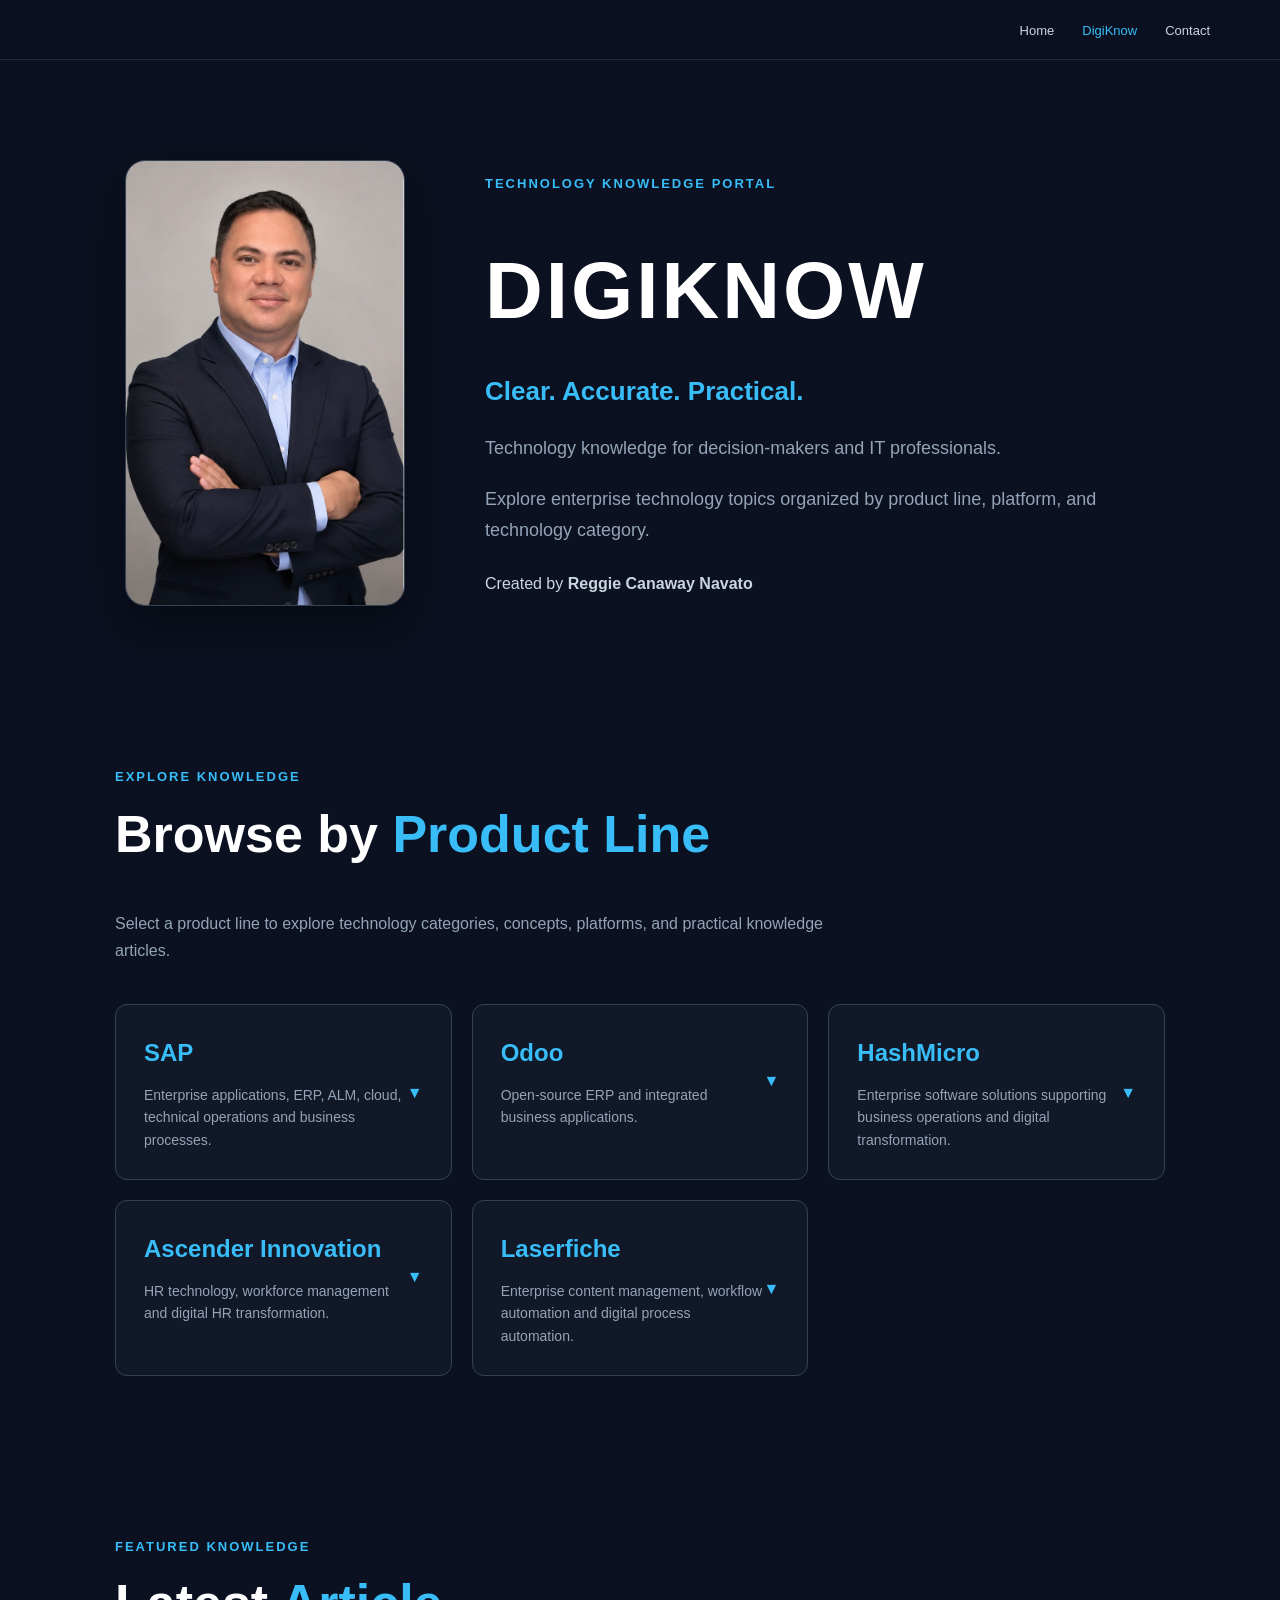
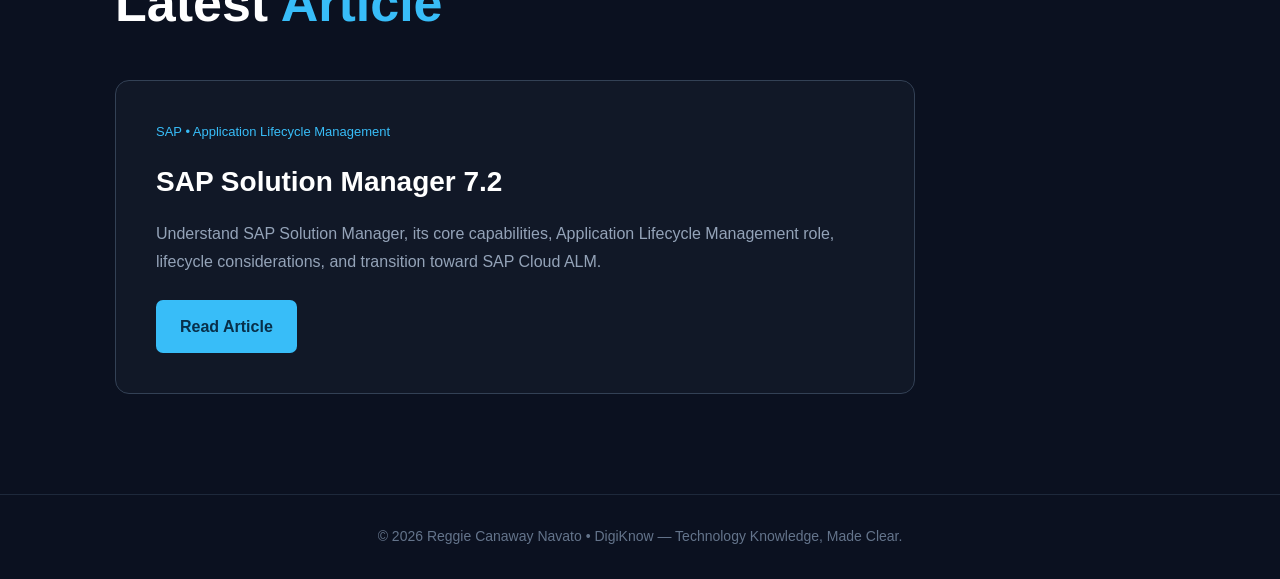
==== commit ee0799d3: "update all changes update all changes" ====
--- a/digiknow.html
+++ b/digiknow.html
@@ -26,7 +26,7 @@
         <div class="nav-container">
 
             <a href="index.html" class="logo">
-                RN
+                
             </a>
 
             <ul>
--- a/css/style.css
+++ b/css/style.css
@@ -58,13 +58,13 @@
 nav a {
     color: #cbd5e1;
     text-decoration: none;
-    font-size: 14px;
+    font-size: 13px;
     transition: color 0.2s ease;
 }
 
 nav a:hover {
-    color: #38bdf8;
-}
+     color: #ffffff;
+  }
 
 /* ========================================
    HERO
@@ -1981,4 +1981,370 @@
 
     }
 
+}
+
+/* ========================================
+   TESTIMONIALS PAGE
+======================================== */
+
+.testimonials-hero {
+
+    max-width: 950px;
+
+    margin: auto;
+
+    padding: 100px 25px 70px;
+
+}
+
+
+.testimonials-hero h1 {
+
+    font-size: clamp(45px, 7vw, 72px);
+
+    color: white;
+
+    margin: 15px 0 20px;
+
+}
+
+
+.testimonials-hero h1 span {
+
+    color: #38bdf8;
+
+}
+
+
+.testimonials-hero p {
+
+    max-width: 750px;
+
+    color: #94a3b8;
+
+    font-size: 17px;
+
+    margin-bottom: 15px;
+
+}
+
+
+.testimonial-submit {
+
+    max-width: 950px;
+
+    margin: auto;
+
+    padding: 70px 25px 100px;
+
+}
+
+
+.testimonial-description {
+
+    max-width: 750px;
+
+    color: #94a3b8;
+
+    margin-bottom: 40px;
+
+}
+
+
+/* FORM */
+
+.testimonial-form {
+
+    max-width: 750px;
+
+    background: #111827;
+
+    border: 1px solid #334155;
+
+    border-radius: 14px;
+
+    padding: 35px;
+
+}
+
+
+.form-group {
+
+    margin-bottom: 25px;
+
+}
+
+
+.form-group label {
+
+    display: block;
+
+    color: #e2e8f0;
+
+    font-size: 14px;
+
+    font-weight: bold;
+
+    margin-bottom: 8px;
+
+}
+
+
+.form-group input,
+.form-group select,
+.form-group textarea {
+
+    width: 100%;
+
+    padding: 13px 14px;
+
+    background: #0f172a;
+
+    color: #e2e8f0;
+
+    border: 1px solid #334155;
+
+    border-radius: 6px;
+
+    font-family: Arial, Helvetica, sans-serif;
+
+    font-size: 14px;
+
+}
+
+
+.form-group textarea {
+
+    resize: vertical;
+
+    min-height: 150px;
+
+}
+
+
+.form-group input:focus,
+.form-group select:focus,
+.form-group textarea:focus {
+
+    outline: none;
+
+    border-color: #38bdf8;
+
+}
+
+
+.form-group small {
+
+    display: block;
+
+    color: #64748b;
+
+    margin-top: 6px;
+
+    font-size: 12px;
+
+}
+
+
+/* CONSENT */
+
+.form-consent {
+
+    display: flex;
+
+    align-items: flex-start;
+
+    gap: 10px;
+
+    margin-bottom: 30px;
+
+}
+
+
+.form-consent input {
+
+    margin-top: 4px;
+
+    width: 16px;
+
+    height: 16px;
+
+}
+
+
+.form-consent label {
+
+    color: #94a3b8;
+
+    font-size: 13px;
+
+    line-height: 1.6;
+
+}
+
+
+/* PUBLISHED TESTIMONIALS */
+
+.published-testimonials {
+
+    max-width: 1100px;
+
+    margin: auto;
+
+    padding: 70px 25px 100px;
+
+}
+
+
+.testimonial-empty {
+
+    max-width: 750px;
+
+    padding: 35px;
+
+    background: #111827;
+
+    border: 1px solid #334155;
+
+    border-radius: 14px;
+
+}
+
+
+.testimonial-empty h3 {
+
+    color: white;
+
+    margin-bottom: 10px;
+
+}
+
+
+.testimonial-empty p {
+
+    color: #94a3b8;
+
+}
+
+
+/* ACTIVE NAVIGATION */
+
+.active-nav {
+
+    color: #38bdf8 !important;
+
+}
+
+
+/* MOBILE */
+
+@media (max-width: 700px) {
+
+    .testimonials-hero {
+
+        padding: 70px 20px 50px;
+
+    }
+
+
+    .testimonials-hero h1 {
+
+        font-size: 45px;
+
+    }
+
+
+    .testimonials-hero p {
+
+        font-size: 16px;
+
+    }
+
+
+    .testimonial-submit {
+
+        padding: 50px 18px 70px;
+
+    }
+
+
+    .testimonial-form {
+
+        padding: 25px 20px;
+
+    }
+
+
+    .published-testimonials {
+
+        padding: 50px 18px 70px;
+
+    }
+
+
+    .testimonial-empty {
+
+        padding: 25px 20px;
+
+    }
+
+}
+
+/* ========================================
+   SEMINARS & TRAINING    
+======================================== */
+
+.training-photo {
+    width: 100%;
+    display: flex;
+    justify-content: center;
+    align-items: center;
+    margin: 30px auto 40px;
+}
+
+    .training-photo img {
+        display: block;
+        max-width: 950px;
+        width: 100%;
+        height: auto;
+        margin: 0 auto;
+    }
+
+/* ========================================
+   SEMINARS & TRAINING - CONTENT SPACING
+======================================== */
+
+.training-content h3 {
+    margin-top: 38px;
+    margin-bottom: 15px;
+}
+
+    .training-content h3:first-of-type {
+        margin-top: 30px;
+    }
+
+.training-content ul {
+    margin-top: 10px;
+    margin-bottom: 25px;
+    padding-left: 25px;
+}
+
+.training-content li {
+    margin-bottom: 9px;
+    line-height: 1.7;
+}
+
+.training-content p {
+    margin-bottom: 18px;
+    line-height: 1.75;
+}
+
+.training-organizations {
+    margin-top: 35px;
+    padding-top: 25px;
+    border-top: 1px solid #334155;
+}
+
+.training-reference {
+    margin-top: 30px;
 }
